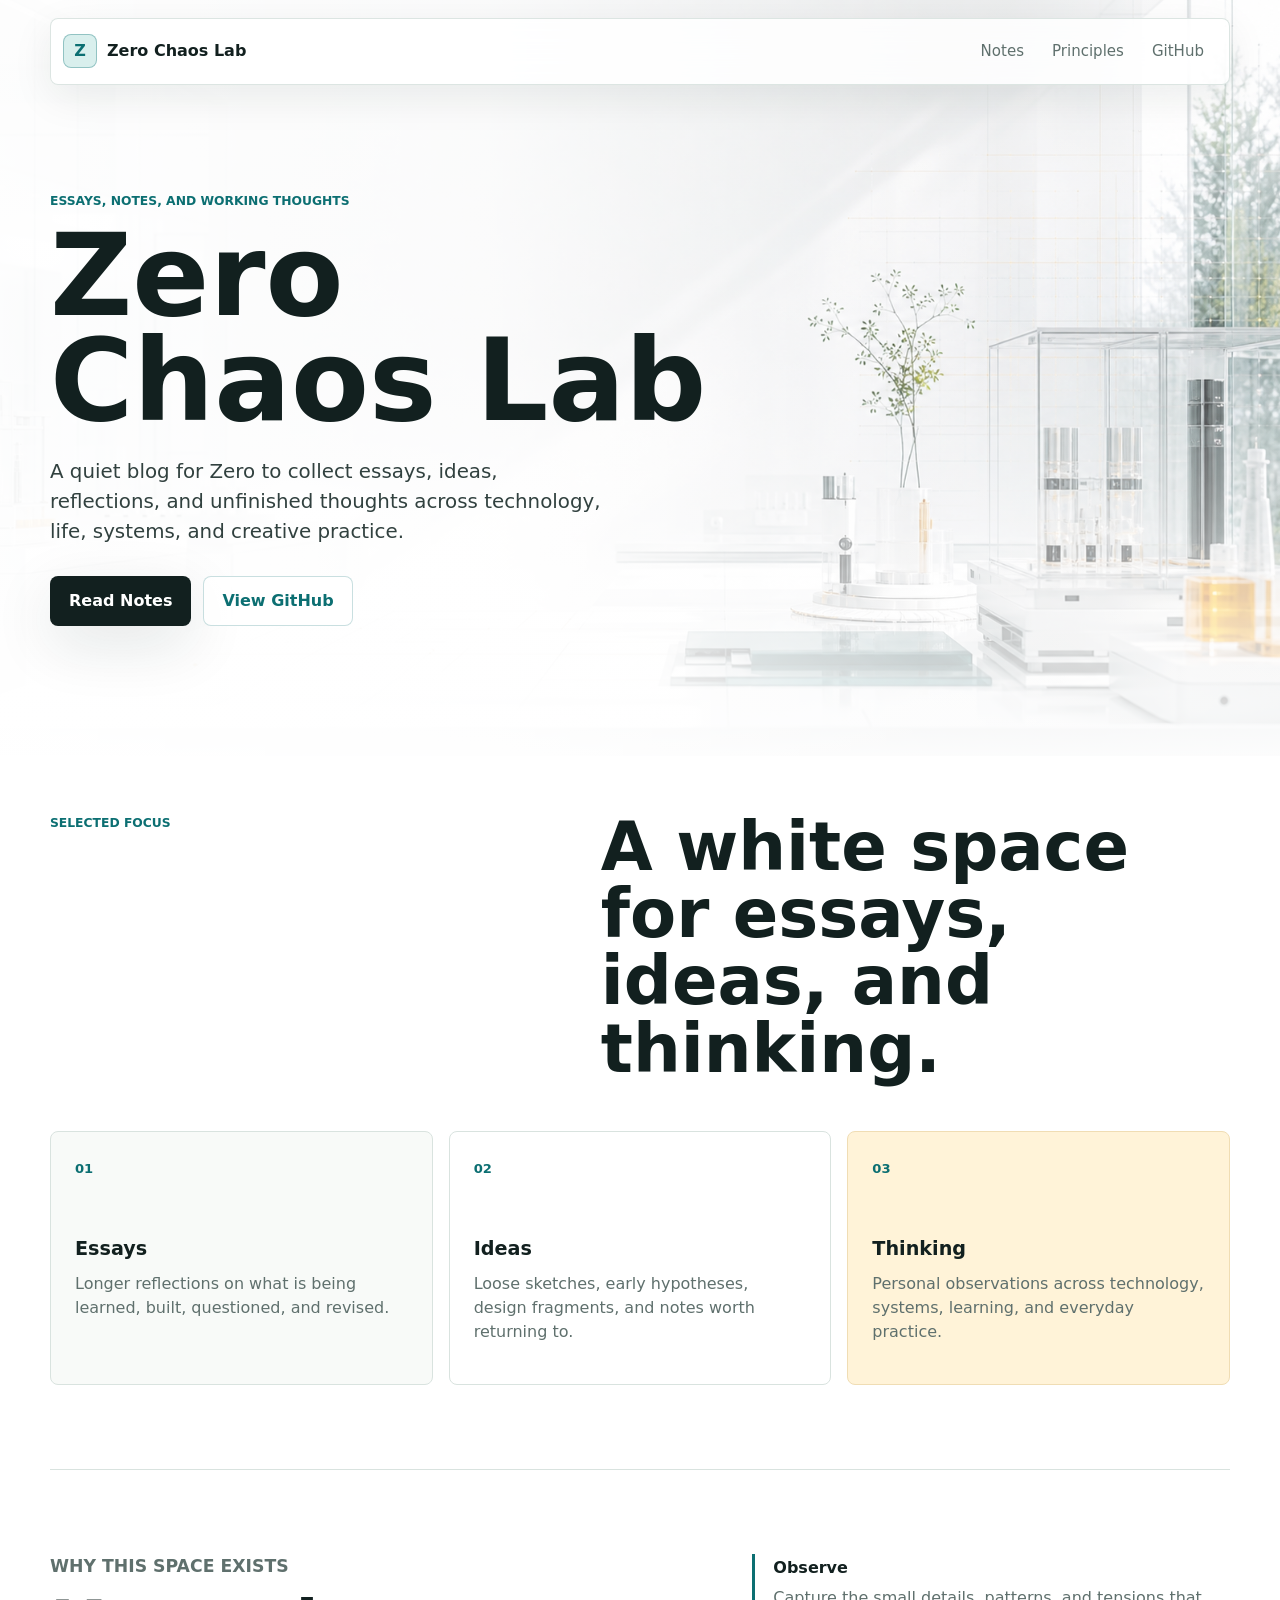
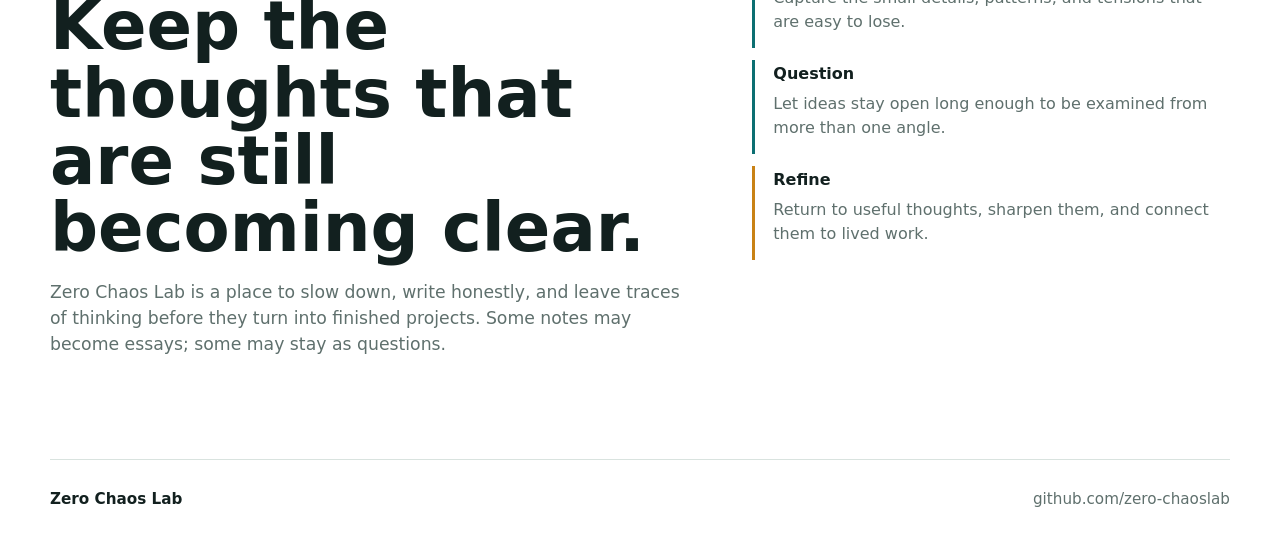
==== index.html @ 7aa438f0 "Set blog homepage theme and copy" ====
<!doctype html>
<html lang="en">
  <head>
    <meta charset="utf-8" />
    <meta name="viewport" content="width=device-width, initial-scale=1" />
    <meta
      name="description"
      content="Zero Chaos Lab is Zero's personal blog for essays, ideas, reflections, and working notes across technology, life, and systems thinking."
    />
    <title>Zero Chaos Lab</title>
    <link rel="preload" as="image" href="assets/luminous-lab-hero.png" />
    <link rel="stylesheet" href="styles.css" />
  </head>
  <body>
    <header class="site-header" aria-label="Primary">
      <a class="brand-mark" href="#top" aria-label="Zero Chaos Lab home">
        <span class="brand-symbol" aria-hidden="true">Z</span>
        <span>Zero Chaos Lab</span>
      </a>
      <nav class="site-nav" aria-label="Site">
        <a href="#notes">Notes</a>
        <a href="#principles">Principles</a>
        <a href="https://github.com/zero-chaoslab">GitHub</a>
      </nav>
    </header>

    <main id="top">
      <section class="hero" aria-label="Zero Chaos Lab introduction">
        <div class="hero-content">
          <p class="eyebrow">Essays, notes, and working thoughts</p>
          <h1>Zero Chaos Lab</h1>
          <p class="hero-copy">
            A quiet blog for Zero to collect essays, ideas, reflections, and
            unfinished thoughts across technology, life, systems, and creative
            practice.
          </p>
          <div class="hero-actions" aria-label="Primary links">
            <a class="button button-primary" href="#notes">Read Notes</a>
            <a class="button button-secondary" href="https://github.com/zero-chaoslab">View GitHub</a>
          </div>
        </div>
      </section>

      <section class="section intro-band" id="notes">
        <div class="section-heading">
          <p class="eyebrow">Selected focus</p>
          <h2>A white space for essays, ideas, and thinking.</h2>
        </div>
        <div class="focus-grid">
          <article class="focus-card">
            <span class="focus-index">01</span>
            <h3>Essays</h3>
            <p>Longer reflections on what is being learned, built, questioned, and revised.</p>
          </article>
          <article class="focus-card">
            <span class="focus-index">02</span>
            <h3>Ideas</h3>
            <p>Loose sketches, early hypotheses, design fragments, and notes worth returning to.</p>
          </article>
          <article class="focus-card">
            <span class="focus-index">03</span>
            <h3>Thinking</h3>
            <p>Personal observations across technology, systems, learning, and everyday practice.</p>
          </article>
        </div>
      </section>

      <section class="section split-section" id="principles">
        <div class="principle-copy">
          <p class="eyebrow">Why this space exists</p>
          <h2>Keep the thoughts that are still becoming clear.</h2>
          <p>
            Zero Chaos Lab is a place to slow down, write honestly, and leave
            traces of thinking before they turn into finished projects. Some
            notes may become essays; some may stay as questions.
          </p>
        </div>
        <div class="principle-list" aria-label="Writing principles">
          <div>
            <span>Observe</span>
            <p>Capture the small details, patterns, and tensions that are easy to lose.</p>
          </div>
          <div>
            <span>Question</span>
            <p>Let ideas stay open long enough to be examined from more than one angle.</p>
          </div>
          <div>
            <span>Refine</span>
            <p>Return to useful thoughts, sharpen them, and connect them to lived work.</p>
          </div>
        </div>
      </section>
    </main>

    <footer class="site-footer">
      <span>Zero Chaos Lab</span>
      <a href="https://github.com/zero-chaoslab">github.com/zero-chaoslab</a>
    </footer>
  </body>
</html>
---- styles.css ----
:root {
  color-scheme: light;
  --white: #ffffff;
  --paper: #f8faf8;
  --mist: #edf3f0;
  --line: #d9e3df;
  --ink: #12201f;
  --muted: #5f706d;
  --teal: #0c6f72;
  --teal-soft: #d9efed;
  --amber: #c98216;
  --amber-soft: #fff3d8;
  --shadow: 0 18px 60px rgba(20, 44, 40, 0.12);
  --max-width: 1180px;
}

* {
  box-sizing: border-box;
}

html {
  scroll-behavior: smooth;
}

body {
  margin: 0;
  background: var(--white);
  color: var(--ink);
  font-family:
    Inter, ui-sans-serif, system-ui, -apple-system, BlinkMacSystemFont, "Segoe UI",
    sans-serif;
  line-height: 1.5;
  text-rendering: optimizeLegibility;
}

a {
  color: inherit;
  text-decoration: none;
}

.site-header {
  position: fixed;
  z-index: 20;
  top: 0;
  left: 0;
  right: 0;
  display: flex;
  align-items: center;
  justify-content: space-between;
  gap: 24px;
  width: min(var(--max-width), calc(100% - 48px));
  margin: 18px auto 0;
  padding: 12px 14px 12px 12px;
  border: 1px solid rgba(217, 227, 223, 0.9);
  border-radius: 8px;
  background: rgba(255, 255, 255, 0.84);
  box-shadow: 0 12px 40px rgba(18, 32, 31, 0.08);
  backdrop-filter: blur(18px);
}

.brand-mark,
.site-nav {
  display: flex;
  align-items: center;
}

.brand-mark {
  gap: 10px;
  min-width: 0;
  font-weight: 760;
}

.brand-symbol {
  display: inline-grid;
  place-items: center;
  width: 34px;
  height: 34px;
  flex: 0 0 34px;
  border: 1px solid rgba(12, 111, 114, 0.35);
  border-radius: 8px;
  background: var(--teal-soft);
  color: var(--teal);
}

.site-nav {
  gap: 6px;
  color: var(--muted);
  font-size: 0.94rem;
}

.site-nav a {
  border-radius: 8px;
  padding: 9px 11px;
  transition:
    background 180ms ease,
    color 180ms ease;
}

.site-nav a:hover,
.site-nav a:focus-visible {
  background: var(--paper);
  color: var(--ink);
  outline: none;
}

.hero {
  position: relative;
  display: grid;
  min-height: 84svh;
  padding: 142px max(24px, calc((100vw - var(--max-width)) / 2)) 80px;
  overflow: hidden;
  isolation: isolate;
}

.hero::before {
  position: absolute;
  inset: 0;
  z-index: -2;
  background-image: url("assets/luminous-lab-hero.png");
  background-position: center;
  background-size: cover;
  content: "";
}

.hero::after {
  position: absolute;
  inset: 0;
  z-index: -1;
  background:
    linear-gradient(90deg, rgba(255, 255, 255, 0.94) 0%, rgba(255, 255, 255, 0.82) 38%, rgba(255, 255, 255, 0.2) 72%),
    linear-gradient(180deg, rgba(255, 255, 255, 0.45) 0%, rgba(255, 255, 255, 0) 46%, rgba(255, 255, 255, 0.92) 100%);
  content: "";
}

.hero-content {
  align-self: center;
  width: min(680px, 100%);
}

.eyebrow {
  margin: 0 0 14px;
  color: var(--teal);
  font-size: 0.77rem;
  font-weight: 780;
  letter-spacing: 0;
  text-transform: uppercase;
}

h1,
h2,
h3,
p {
  margin-top: 0;
}

h1 {
  max-width: 9ch;
  margin-bottom: 24px;
  font-size: 7.1rem;
  line-height: 0.92;
  letter-spacing: 0;
}

h2 {
  margin-bottom: 18px;
  font-size: 4.2rem;
  line-height: 1;
  letter-spacing: 0;
}

h3 {
  margin-bottom: 12px;
  font-size: 1.2rem;
  line-height: 1.2;
  letter-spacing: 0;
}

.hero-copy {
  width: min(560px, 100%);
  margin-bottom: 30px;
  color: #31413f;
  font-size: 1.24rem;
}

.hero-actions {
  display: flex;
  flex-wrap: wrap;
  gap: 12px;
}

.button {
  display: inline-flex;
  align-items: center;
  justify-content: center;
  min-height: 46px;
  border: 1px solid transparent;
  border-radius: 8px;
  padding: 12px 18px;
  font-weight: 760;
  transition:
    transform 180ms ease,
    box-shadow 180ms ease,
    background 180ms ease;
}

.button:hover,
.button:focus-visible {
  transform: translateY(-1px);
  outline: none;
}

.button-primary {
  background: var(--ink);
  color: var(--white);
  box-shadow: var(--shadow);
}

.button-primary:hover,
.button-primary:focus-visible {
  background: #1e3230;
}

.button-secondary {
  border-color: rgba(12, 111, 114, 0.22);
  background: rgba(255, 255, 255, 0.78);
  color: var(--teal);
}

.section {
  width: min(var(--max-width), calc(100% - 48px));
  margin: 0 auto;
  padding: 84px 0;
}

.intro-band {
  padding-top: 58px;
}

.section-heading {
  display: grid;
  grid-template-columns: minmax(0, 0.9fr) minmax(0, 1.1fr);
  gap: 36px;
  align-items: end;
  margin-bottom: 30px;
}

.section-heading h2 {
  grid-column: 2;
}

.section-heading .eyebrow {
  align-self: start;
}

.focus-grid {
  display: grid;
  grid-template-columns: repeat(3, minmax(0, 1fr));
  gap: 16px;
}

.focus-card {
  min-height: 250px;
  border: 1px solid var(--line);
  border-radius: 8px;
  padding: 24px;
  background: var(--paper);
}

.focus-card:nth-child(2) {
  background: var(--white);
}

.focus-card:nth-child(3) {
  background: var(--amber-soft);
  border-color: #f0ddb4;
}

.focus-index {
  display: inline-block;
  margin-bottom: 58px;
  color: var(--teal);
  font-size: 0.82rem;
  font-weight: 820;
}

.focus-card p,
.principle-copy p,
.principle-list p {
  color: var(--muted);
}

.split-section {
  display: grid;
  grid-template-columns: minmax(0, 0.95fr) minmax(300px, 0.7fr);
  gap: 54px;
  align-items: start;
  border-top: 1px solid var(--line);
}

.principle-copy {
  max-width: 680px;
}

.principle-copy p {
  font-size: 1.08rem;
}

.principle-list {
  display: grid;
  gap: 12px;
}

.principle-list div {
  border-left: 3px solid var(--teal);
  padding: 2px 0 14px 18px;
}

.principle-list div:nth-child(3) {
  border-left-color: var(--amber);
}

.principle-list span {
  display: block;
  margin-bottom: 6px;
  font-weight: 820;
}

.principle-list p {
  margin-bottom: 0;
}

.site-footer {
  display: flex;
  justify-content: space-between;
  gap: 18px;
  width: min(var(--max-width), calc(100% - 48px));
  margin: 0 auto;
  padding: 28px 0 42px;
  border-top: 1px solid var(--line);
  color: var(--muted);
  font-size: 0.95rem;
}

.site-footer span {
  color: var(--ink);
  font-weight: 760;
}

.site-footer a:hover,
.site-footer a:focus-visible {
  color: var(--teal);
  outline: none;
}

@media (max-width: 980px) {
  h1 {
    font-size: 5.3rem;
  }

  h2 {
    font-size: 3.2rem;
  }
}

@media (max-width: 760px) {
  .site-header {
    width: calc(100% - 28px);
    margin-top: 12px;
    padding: 10px;
  }

  .brand-mark span:last-child {
    white-space: nowrap;
  }

  .site-nav {
    gap: 0;
    font-size: 0.86rem;
  }

  .site-nav a {
    padding: 8px 7px;
  }

  .hero {
    min-height: 78svh;
    padding: 118px 22px 56px;
  }

  .hero::before {
    background-position: 62% center;
  }

  .hero::after {
    background:
      linear-gradient(90deg, rgba(255, 255, 255, 0.96) 0%, rgba(255, 255, 255, 0.84) 62%, rgba(255, 255, 255, 0.28) 100%),
      linear-gradient(180deg, rgba(255, 255, 255, 0.3) 0%, rgba(255, 255, 255, 0.95) 100%);
  }

  h1 {
    font-size: 3.6rem;
  }

  h2 {
    font-size: 2.35rem;
  }

  .hero-copy {
    font-size: 1.08rem;
  }

  .button {
    width: 100%;
  }

  .section {
    width: calc(100% - 36px);
    padding: 58px 0;
  }

  .section-heading,
  .focus-grid,
  .split-section,
  .site-footer {
    grid-template-columns: 1fr;
  }

  .section-heading {
    gap: 0;
  }

  .section-heading h2 {
    grid-column: auto;
  }

  .focus-card {
    min-height: 210px;
  }

  .focus-index {
    margin-bottom: 42px;
  }

  .site-footer {
    display: grid;
  }
}

@media (max-width: 430px) {
  .site-nav a[href="#principles"] {
    display: none;
  }

  h1 {
    font-size: 3.1rem;
  }
}

@media (max-width: 360px) {
  .brand-mark span:last-child {
    display: none;
  }
}
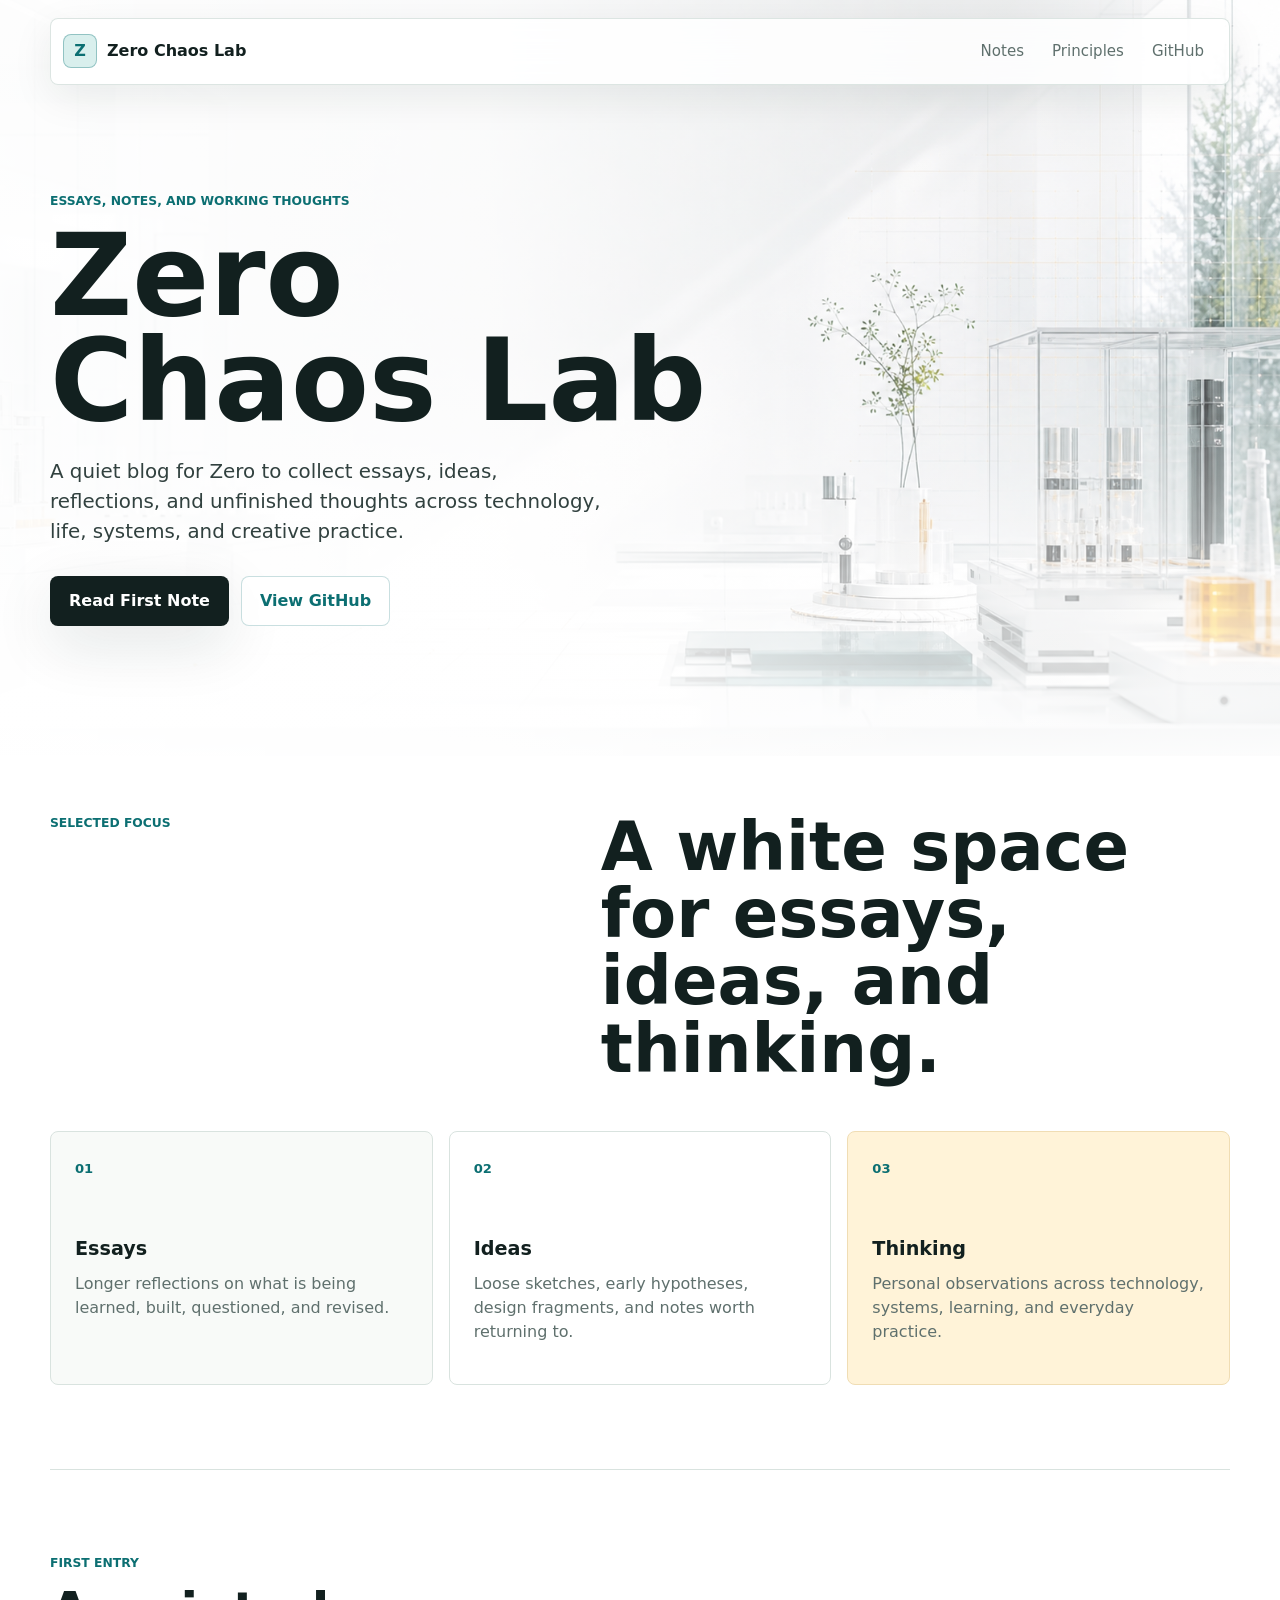
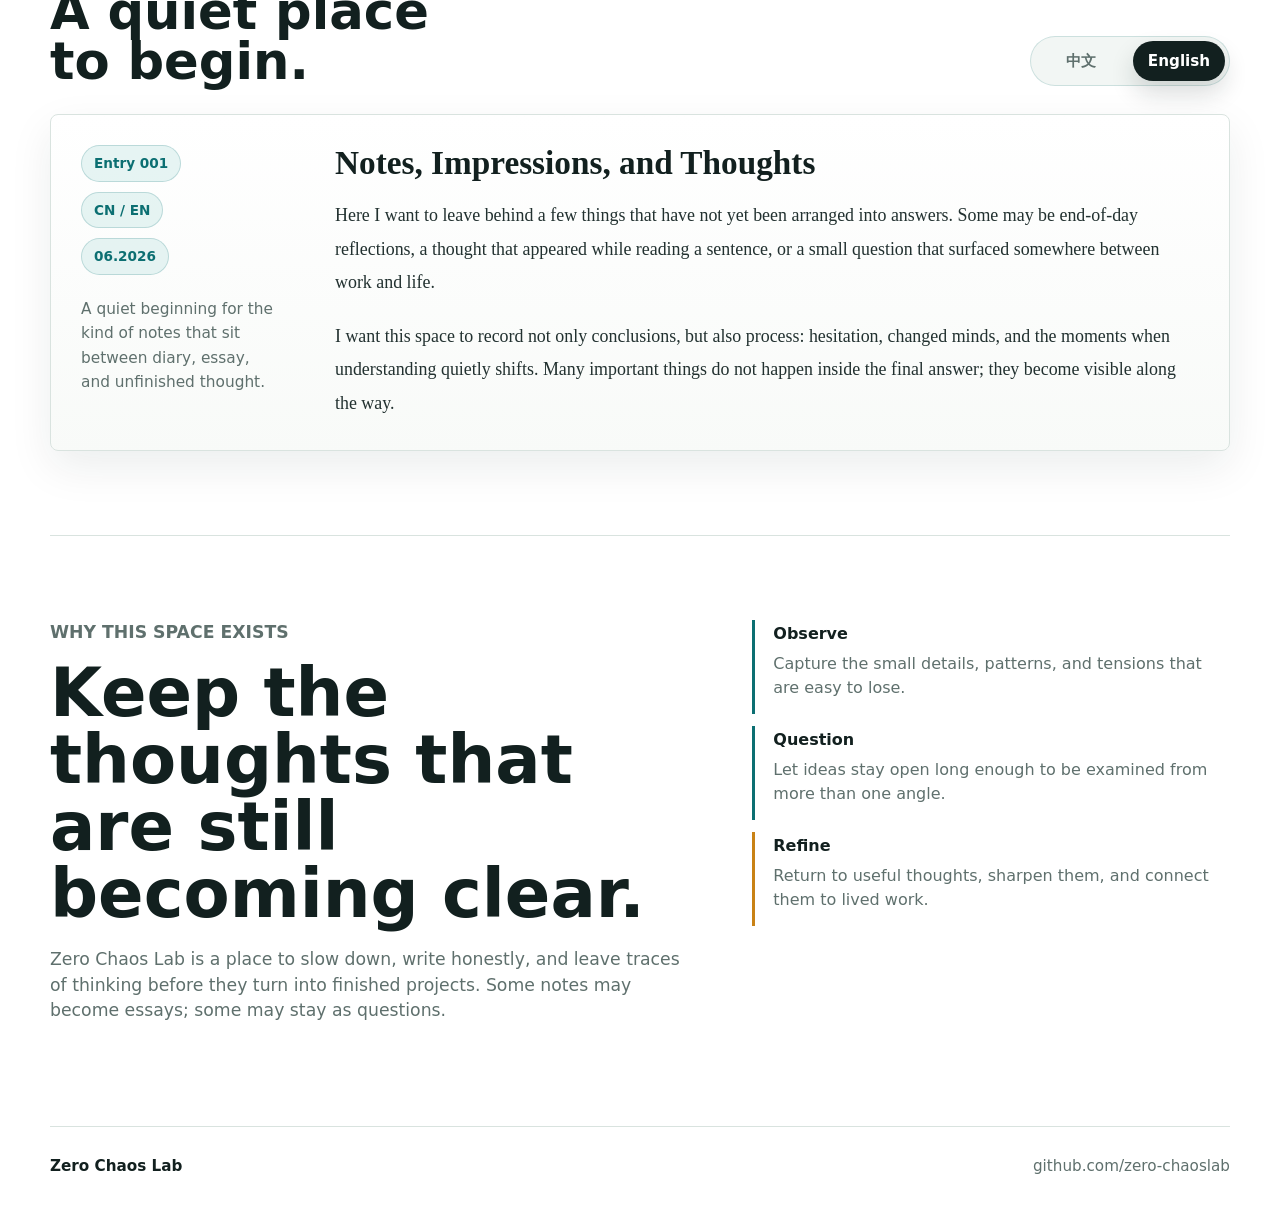
==== commit 3d1d5711: "Add bilingual first note to homepage - add the first featured note in Chinese and English with a lan" ====
--- a/index.html
+++ b/index.html
@@ -35,7 +35,7 @@
             practice.
           </p>
           <div class="hero-actions" aria-label="Primary links">
-            <a class="button button-primary" href="#notes">Read Notes</a>
+            <a class="button button-primary" href="#first-note">Read First Note</a>
             <a class="button button-secondary" href="https://github.com/zero-chaoslab">View GitHub</a>
           </div>
         </div>
@@ -61,6 +61,76 @@
             <span class="focus-index">03</span>
             <h3>Thinking</h3>
             <p>Personal observations across technology, systems, learning, and everyday practice.</p>
+          </article>
+        </div>
+      </section>
+
+      <section class="section featured-note" id="first-note" aria-labelledby="first-note-title">
+        <div class="note-shell">
+          <div class="note-header">
+            <div>
+              <p class="eyebrow">First entry</p>
+              <h2 id="first-note-title">A quiet place to begin.</h2>
+            </div>
+            <div class="language-switch" role="group" aria-label="Select note language">
+              <button
+                class="language-option"
+                type="button"
+                data-lang-target="zh"
+                aria-pressed="false"
+              >
+                中文
+              </button>
+              <button
+                class="language-option is-active"
+                type="button"
+                data-lang-target="en"
+                aria-pressed="true"
+              >
+                English
+              </button>
+            </div>
+          </div>
+
+          <article class="note-card">
+            <div class="note-meta" aria-label="Entry metadata">
+              <span class="note-tag">Entry 001</span>
+              <span class="note-tag">CN / EN</span>
+              <span class="note-tag">06.2026</span>
+              <p class="note-summary">
+                A quiet beginning for the kind of notes that sit between diary,
+                essay, and unfinished thought.
+              </p>
+            </div>
+
+            <div class="note-body">
+              <section class="note-copy" data-lang-panel="zh" lang="zh-Hans" hidden>
+                <h3>记录一些随笔、感想、思考</h3>
+                <p>
+                  这里想留下一些还没有被整理成答案的东西。它们可能只是一天结束后的感想，读到一句话时停下来的念头，或者工作与生活之间忽然冒出来的小问题。
+                </p>
+                <p>
+                  我希望这个地方不只记录结果，也记录过程。包括犹豫、改变主意、重新理解自己的时刻。很多真正重要的东西，往往不是在结论里发生，而是在反复思考的途中慢慢显现。
+                </p>
+              </section>
+
+              <section class="note-copy is-active" data-lang-panel="en" lang="en">
+                <h3>Notes, Impressions, and Thoughts</h3>
+                <p>
+                  Here I want to leave behind a few things that have not yet been
+                  arranged into answers. Some may be end-of-day reflections, a
+                  thought that appeared while reading a sentence, or a small
+                  question that surfaced somewhere between work and life.
+                </p>
+                <p>
+                  I want this space to record not only conclusions, but also
+                  process: hesitation, changed minds, and the moments when
+                  understanding quietly shifts. Many important things do not
+                  happen inside the final answer; they become visible along the
+                  way.
+                </p>
+              </section>
+            </div>
           </article>
         </div>
       </section>
@@ -96,5 +166,52 @@
       <span>Zero Chaos Lab</span>
       <a href="https://github.com/zero-chaoslab">github.com/zero-chaoslab</a>
     </footer>
+    <script>
+      (() => {
+        const storageKey = "zero-chaoslab-note-language-v2";
+        const buttons = Array.from(document.querySelectorAll("[data-lang-target]"));
+        const panels = Array.from(document.querySelectorAll("[data-lang-panel]"));
+
+        if (!buttons.length || !panels.length) {
+          return;
+        }
+
+        const activateLanguage = (lang) => {
+          buttons.forEach((button) => {
+            const isActive = button.dataset.langTarget === lang;
+            button.classList.toggle("is-active", isActive);
+            button.setAttribute("aria-pressed", String(isActive));
+          });
+
+          panels.forEach((panel) => {
+            const isActive = panel.dataset.langPanel === lang;
+            panel.classList.toggle("is-active", isActive);
+            panel.hidden = !isActive;
+          });
+
+          try {
+            localStorage.setItem(storageKey, lang);
+          } catch (error) {
+            console.warn("Unable to store preferred language.", error);
+          }
+        };
+
+        let preferredLanguage = "en";
+
+        try {
+          preferredLanguage = localStorage.getItem(storageKey) || preferredLanguage;
+        } catch (error) {
+          console.warn("Unable to read preferred language.", error);
+        }
+
+        activateLanguage(preferredLanguage === "zh" ? "zh" : "en");
+
+        buttons.forEach((button) => {
+          button.addEventListener("click", () => {
+            activateLanguage(button.dataset.langTarget);
+          });
+        });
+      })();
+    </script>
   </body>
 </html>
--- a/styles.css
+++ b/styles.css
@@ -285,8 +285,142 @@
 
 .focus-card p,
 .principle-copy p,
-.principle-list p {
+.principle-list p,
+.note-summary {
   color: var(--muted);
+}
+
+.featured-note {
+  padding-top: 0;
+}
+
+.note-shell {
+  display: grid;
+  gap: 28px;
+  border-top: 1px solid var(--line);
+  padding-top: 84px;
+}
+
+.note-header {
+  display: flex;
+  align-items: end;
+  justify-content: space-between;
+  gap: 24px;
+}
+
+.note-header h2 {
+  max-width: 12ch;
+  margin-bottom: 0;
+  font-size: 3.2rem;
+  line-height: 0.98;
+}
+
+.language-switch {
+  display: inline-flex;
+  flex-wrap: nowrap;
+  gap: 6px;
+  padding: 4px;
+  border: 1px solid rgba(12, 111, 114, 0.16);
+  border-radius: 999px;
+  background: rgba(237, 243, 240, 0.72);
+}
+
+.language-option {
+  min-width: 92px;
+  min-height: 40px;
+  border: 0;
+  border-radius: 999px;
+  background: transparent;
+  color: var(--muted);
+  font: inherit;
+  font-size: 0.95rem;
+  font-weight: 760;
+  cursor: pointer;
+  transition:
+    background 180ms ease,
+    color 180ms ease,
+    box-shadow 180ms ease,
+    transform 180ms ease;
+}
+
+.language-option:hover,
+.language-option:focus-visible {
+  color: var(--ink);
+  outline: none;
+}
+
+.language-option.is-active {
+  background: var(--ink);
+  color: var(--white);
+  box-shadow: 0 12px 24px rgba(18, 32, 31, 0.16);
+}
+
+.note-card {
+  display: grid;
+  grid-template-columns: minmax(180px, 220px) minmax(0, 1fr);
+  gap: 34px;
+  border: 1px solid var(--line);
+  border-radius: 8px;
+  padding: 30px;
+  background:
+    linear-gradient(180deg, rgba(255, 255, 255, 0.98) 0%, rgba(248, 250, 248, 0.98) 100%);
+  box-shadow: 0 16px 44px rgba(19, 34, 32, 0.08);
+}
+
+.note-meta {
+  display: grid;
+  align-content: start;
+  gap: 10px;
+}
+
+.note-tag {
+  display: inline-flex;
+  align-items: center;
+  justify-content: center;
+  min-height: 34px;
+  width: fit-content;
+  border: 1px solid rgba(12, 111, 114, 0.2);
+  border-radius: 999px;
+  padding: 7px 12px;
+  color: var(--teal);
+  background: rgba(217, 239, 237, 0.66);
+  font-size: 0.85rem;
+  font-weight: 780;
+}
+
+.note-summary {
+  max-width: 20ch;
+  margin: 12px 0 0;
+  font-size: 0.96rem;
+  line-height: 1.6;
+}
+
+.note-body {
+  min-width: 0;
+}
+
+.note-copy {
+  color: #223130;
+  font-family:
+    "Iowan Old Style", "Palatino Linotype", "Book Antiqua", Georgia, "Noto Serif SC",
+    "Songti SC", serif;
+  font-size: 1.12rem;
+  line-height: 1.86;
+}
+
+.note-copy h3 {
+  margin-bottom: 18px;
+  color: var(--ink);
+  font-size: 2.08rem;
+  line-height: 1.08;
+}
+
+.note-copy p {
+  margin-bottom: 1.15em;
+}
+
+.note-copy p:last-child {
+  margin-bottom: 0;
 }
 
 .split-section {
@@ -360,6 +494,15 @@
   h2 {
     font-size: 3.2rem;
   }
+
+  .note-card,
+  .split-section {
+    grid-template-columns: 1fr;
+  }
+
+  .note-summary {
+    max-width: none;
+  }
 }
 
 @media (max-width: 760px) {
@@ -420,7 +563,6 @@
 
   .section-heading,
   .focus-grid,
-  .split-section,
   .site-footer {
     grid-template-columns: 1fr;
   }
@@ -439,6 +581,42 @@
 
   .focus-index {
     margin-bottom: 42px;
+  }
+
+  .note-shell {
+    padding-top: 58px;
+  }
+
+  .note-header {
+    align-items: start;
+    flex-direction: column;
+  }
+
+  .note-header h2 {
+    font-size: 2.35rem;
+  }
+
+  .language-switch {
+    width: 100%;
+  }
+
+  .language-option {
+    flex: 1 1 0;
+    min-width: 0;
+  }
+
+  .note-card {
+    gap: 22px;
+    padding: 22px;
+  }
+
+  .note-copy {
+    font-size: 1.04rem;
+    line-height: 1.78;
+  }
+
+  .note-copy h3 {
+    font-size: 1.7rem;
   }
 
   .site-footer {
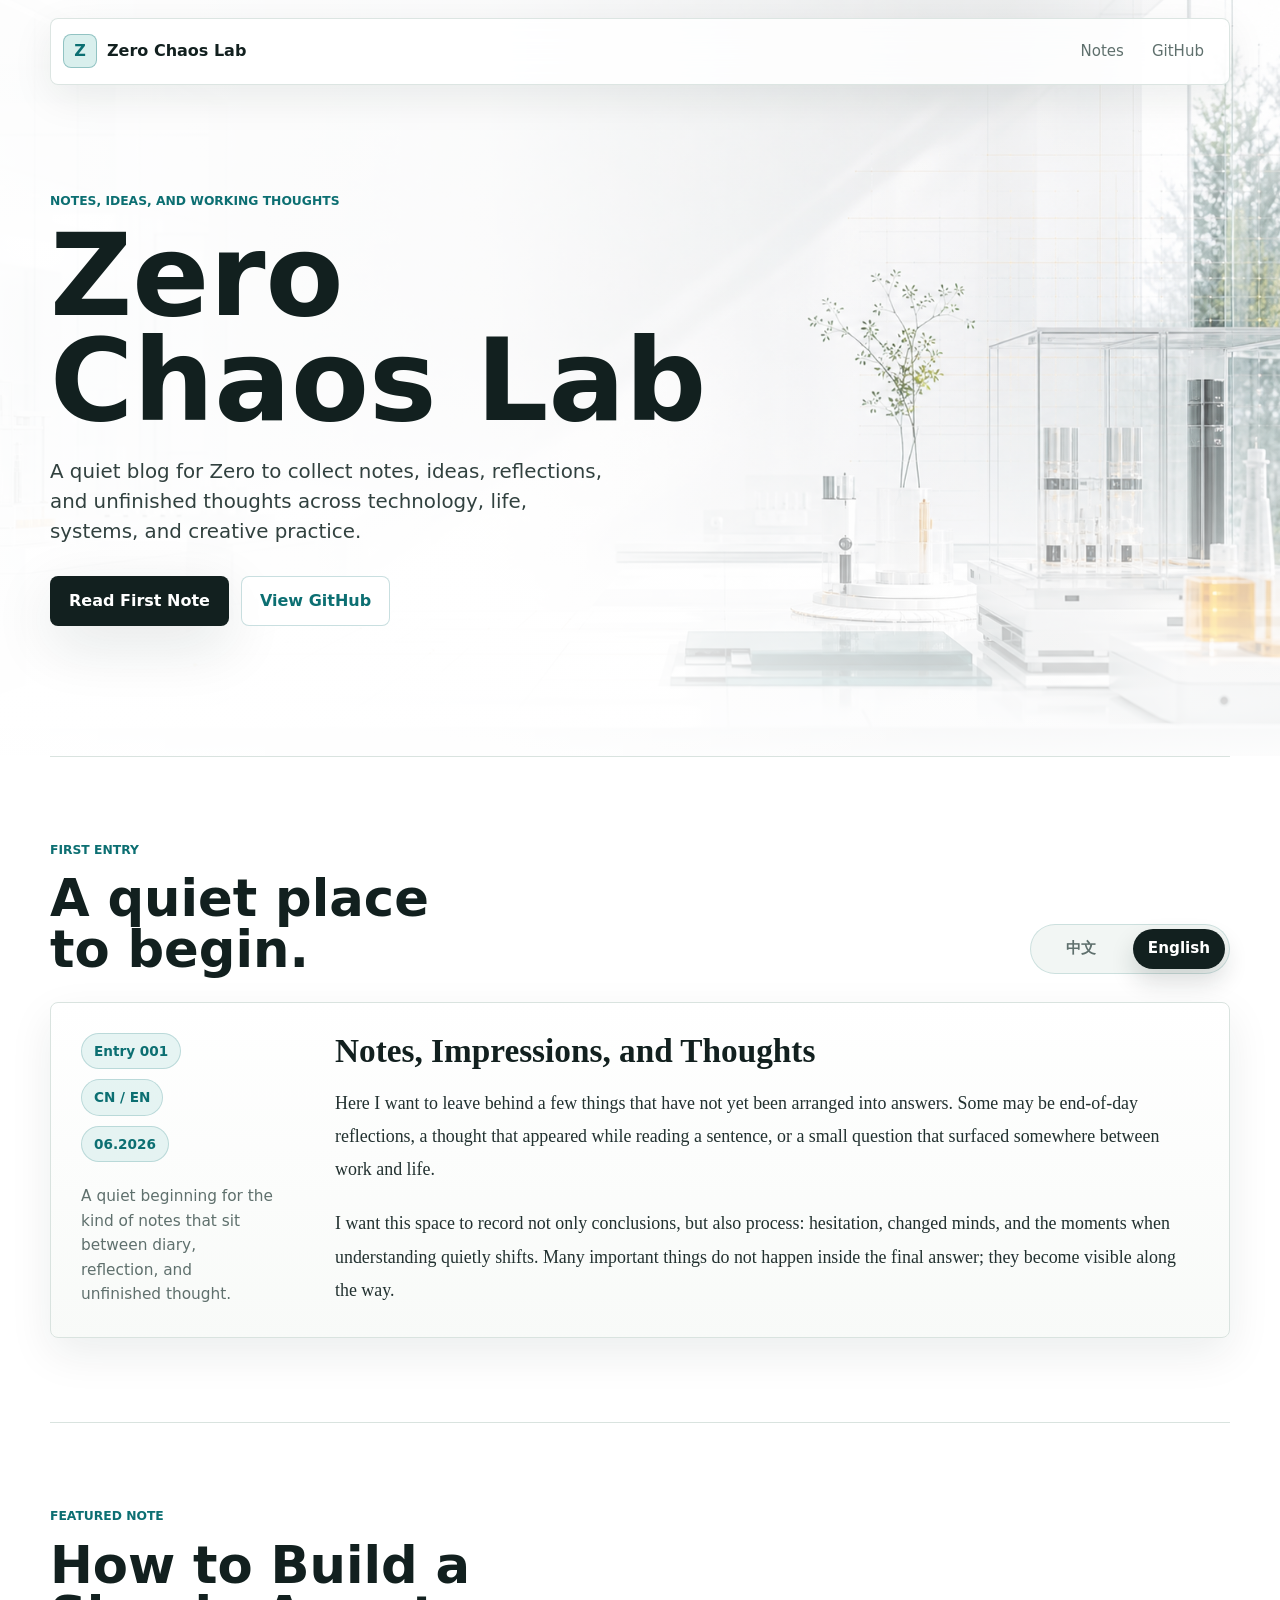
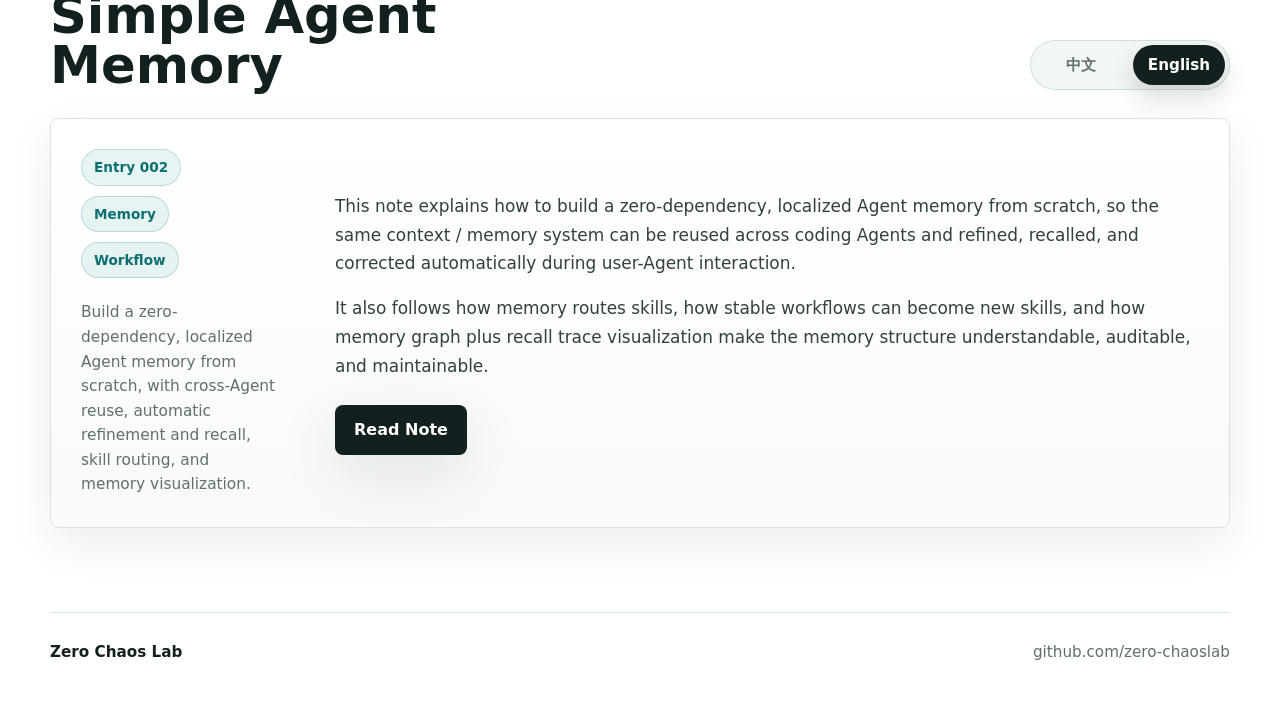
==== commit b6625213: "Add bilingual AgentMemory note - add the bilingual AgentMemory note page with aligned Chinese and En" ====
--- a/index.html
+++ b/index.html
@@ -5,7 +5,7 @@
     <meta name="viewport" content="width=device-width, initial-scale=1" />
     <meta
       name="description"
-      content="Zero Chaos Lab is Zero's personal blog for essays, ideas, reflections, and working notes across technology, life, and systems thinking."
+      content="Zero Chaos Lab is Zero's personal blog for notes, ideas, reflections, and working thoughts across technology, life, and systems thinking."
     />
     <title>Zero Chaos Lab</title>
     <link rel="preload" as="image" href="assets/luminous-lab-hero.png" />
@@ -18,8 +18,7 @@
         <span>Zero Chaos Lab</span>
       </a>
       <nav class="site-nav" aria-label="Site">
-        <a href="#notes">Notes</a>
-        <a href="#principles">Principles</a>
+        <a href="#first-note">Notes</a>
         <a href="https://github.com/zero-chaoslab">GitHub</a>
       </nav>
     </header>
@@ -27,10 +26,10 @@
     <main id="top">
       <section class="hero" aria-label="Zero Chaos Lab introduction">
         <div class="hero-content">
-          <p class="eyebrow">Essays, notes, and working thoughts</p>
+          <p class="eyebrow">Notes, ideas, and working thoughts</p>
           <h1>Zero Chaos Lab</h1>
           <p class="hero-copy">
-            A quiet blog for Zero to collect essays, ideas, reflections, and
+            A quiet blog for Zero to collect notes, ideas, reflections, and
             unfinished thoughts across technology, life, systems, and creative
             practice.
           </p>
@@ -41,32 +40,8 @@
         </div>
       </section>
 
-      <section class="section intro-band" id="notes">
-        <div class="section-heading">
-          <p class="eyebrow">Selected focus</p>
-          <h2>A white space for essays, ideas, and thinking.</h2>
-        </div>
-        <div class="focus-grid">
-          <article class="focus-card">
-            <span class="focus-index">01</span>
-            <h3>Essays</h3>
-            <p>Longer reflections on what is being learned, built, questioned, and revised.</p>
-          </article>
-          <article class="focus-card">
-            <span class="focus-index">02</span>
-            <h3>Ideas</h3>
-            <p>Loose sketches, early hypotheses, design fragments, and notes worth returning to.</p>
-          </article>
-          <article class="focus-card">
-            <span class="focus-index">03</span>
-            <h3>Thinking</h3>
-            <p>Personal observations across technology, systems, learning, and everyday practice.</p>
-          </article>
-        </div>
-      </section>
-
       <section class="section featured-note" id="first-note" aria-labelledby="first-note-title">
-        <div class="note-shell">
+        <div class="note-shell bilingual-entry" data-bilingual-entry="entry-001">
           <div class="note-header">
             <div>
               <p class="eyebrow">First entry</p>
@@ -99,7 +74,7 @@
               <span class="note-tag">06.2026</span>
               <p class="note-summary">
                 A quiet beginning for the kind of notes that sit between diary,
-                essay, and unfinished thought.
+                reflection, and unfinished thought.
               </p>
             </div>
 
@@ -135,31 +110,95 @@
         </div>
       </section>
 
-      <section class="section split-section" id="principles">
-        <div class="principle-copy">
-          <p class="eyebrow">Why this space exists</p>
-          <h2>Keep the thoughts that are still becoming clear.</h2>
-          <p>
-            Zero Chaos Lab is a place to slow down, write honestly, and leave
-            traces of thinking before they turn into finished projects. Some
-            notes may become essays; some may stay as questions.
-          </p>
-        </div>
-        <div class="principle-list" aria-label="Writing principles">
-          <div>
-            <span>Observe</span>
-            <p>Capture the small details, patterns, and tensions that are easy to lose.</p>
+      <section class="section featured-note" id="simple-agent-memory" aria-labelledby="simple-agent-memory-title">
+        <div class="note-shell bilingual-entry" data-bilingual-entry="entry-002">
+          <div class="note-header">
+            <div>
+              <p class="eyebrow">
+                <span data-lang-panel="zh" lang="zh-Hans" hidden>精选笔记</span>
+                <span class="is-active" data-lang-panel="en" lang="en">Featured note</span>
+              </p>
+              <h2 id="simple-agent-memory-title">
+                <span data-lang-panel="zh" lang="zh-Hans" hidden>如何实现一个简易的AgentMemory</span>
+                <span class="is-active" data-lang-panel="en" lang="en">How to Build a Simple Agent Memory</span>
+              </h2>
+            </div>
+            <div class="language-switch" role="group" aria-label="Select note language">
+              <button
+                class="language-option"
+                type="button"
+                data-lang-target="zh"
+                aria-pressed="false"
+              >
+                中文
+              </button>
+              <button
+                class="language-option is-active"
+                type="button"
+                data-lang-target="en"
+                aria-pressed="true"
+              >
+                English
+              </button>
+            </div>
           </div>
-          <div>
-            <span>Question</span>
-            <p>Let ideas stay open long enough to be examined from more than one angle.</p>
-          </div>
-          <div>
-            <span>Refine</span>
-            <p>Return to useful thoughts, sharpen them, and connect them to lived work.</p>
-          </div>
+
+          <article class="note-card note-link-card">
+            <div class="note-meta" aria-label="Entry metadata">
+              <span class="note-tag">Entry 002</span>
+              <span class="note-tag">Memory</span>
+              <span class="note-tag">Workflow</span>
+              <p class="note-summary">
+                <span data-lang-panel="zh" lang="zh-Hans" hidden>
+                  从0开始自制一个0依赖、本地化的 Agent memory，支持跨 Agent
+                  复用、自动提炼与召回、skill 路由和 memory 可视化。
+                </span>
+                <span class="is-active" data-lang-panel="en" lang="en">
+                  Build a zero-dependency, localized Agent memory from scratch,
+                  with cross-Agent reuse, automatic refinement and recall, skill
+                  routing, and memory visualization.
+                </span>
+              </p>
+            </div>
+
+            <section class="note-link-copy" data-lang-panel="zh" lang="zh-Hans" hidden>
+              <p>
+                本文会讲述如何从0开始自制一个0依赖、本地化的 Agent
+                memory，让同一套 context / memory 可以在不同的 coding Agent
+                之间复用，并在用户与 coding Agent
+                交互的过程中实时、自动地被提炼、召回、修正。
+              </p>
+              <p>
+                它还会继续讨论如何通过 memory 路由 skill、如何把稳定的 workflow
+                自动转化为新的 skill，以及如何用 memory graph 和 recall trace
+                让整个 memory 结构变得可理解、可审计、可维护。
+              </p>
+              <div class="note-link-actions">
+                <a class="button button-primary" href="posts/simple-agent-memory.html">阅读全文</a>
+              </div>
+            </section>
+
+            <section class="note-link-copy is-active" data-lang-panel="en" lang="en">
+              <p>
+                This note explains how to build a zero-dependency, localized
+                Agent memory from scratch, so the same context / memory system
+                can be reused across coding Agents and refined, recalled, and
+                corrected automatically during user-Agent interaction.
+              </p>
+              <p>
+                It also follows how memory routes skills, how stable workflows
+                can become new skills, and how memory graph plus recall trace
+                visualization make the memory structure understandable,
+                auditable, and maintainable.
+              </p>
+              <div class="note-link-actions">
+                <a class="button button-primary" href="posts/simple-agent-memory.html">Read Note</a>
+              </div>
+            </section>
+          </article>
         </div>
       </section>
+
     </main>
 
     <footer class="site-footer">
@@ -168,47 +207,37 @@
     </footer>
     <script>
       (() => {
-        const storageKey = "zero-chaoslab-note-language-v2";
-        const buttons = Array.from(document.querySelectorAll("[data-lang-target]"));
-        const panels = Array.from(document.querySelectorAll("[data-lang-panel]"));
-
-        if (!buttons.length || !panels.length) {
-          return;
-        }
-
-        const activateLanguage = (lang) => {
+        const entries = Array.from(document.querySelectorAll("[data-bilingual-entry]"));
+
+        entries.forEach((entry, index) => {
+          const entryId = entry.dataset.bilingualEntry || `entry-${index + 1}`;
+          const buttons = Array.from(entry.querySelectorAll("[data-lang-target]"));
+          const panels = Array.from(entry.querySelectorAll("[data-lang-panel]"));
+
+          if (!buttons.length || !panels.length) {
+            return;
+          }
+
+          const activateLanguage = (lang) => {
+            buttons.forEach((button) => {
+              const isActive = button.dataset.langTarget === lang;
+              button.classList.toggle("is-active", isActive);
+              button.setAttribute("aria-pressed", String(isActive));
+            });
+
+            panels.forEach((panel) => {
+              const isActive = panel.dataset.langPanel === lang;
+              panel.classList.toggle("is-active", isActive);
+              panel.hidden = !isActive;
+            });
+          };
+
+          activateLanguage("en");
+
           buttons.forEach((button) => {
-            const isActive = button.dataset.langTarget === lang;
-            button.classList.toggle("is-active", isActive);
-            button.setAttribute("aria-pressed", String(isActive));
-          });
-
-          panels.forEach((panel) => {
-            const isActive = panel.dataset.langPanel === lang;
-            panel.classList.toggle("is-active", isActive);
-            panel.hidden = !isActive;
-          });
-
-          try {
-            localStorage.setItem(storageKey, lang);
-          } catch (error) {
-            console.warn("Unable to store preferred language.", error);
-          }
-        };
-
-        let preferredLanguage = "en";
-
-        try {
-          preferredLanguage = localStorage.getItem(storageKey) || preferredLanguage;
-        } catch (error) {
-          console.warn("Unable to read preferred language.", error);
-        }
-
-        activateLanguage(preferredLanguage === "zh" ? "zh" : "en");
-
-        buttons.forEach((button) => {
-          button.addEventListener("click", () => {
-            activateLanguage(button.dataset.langTarget);
+            button.addEventListener("click", () => {
+              activateLanguage(button.dataset.langTarget);
+            });
           });
         });
       })();
--- a/styles.css
+++ b/styles.css
@@ -232,60 +232,6 @@
   padding: 84px 0;
 }
 
-.intro-band {
-  padding-top: 58px;
-}
-
-.section-heading {
-  display: grid;
-  grid-template-columns: minmax(0, 0.9fr) minmax(0, 1.1fr);
-  gap: 36px;
-  align-items: end;
-  margin-bottom: 30px;
-}
-
-.section-heading h2 {
-  grid-column: 2;
-}
-
-.section-heading .eyebrow {
-  align-self: start;
-}
-
-.focus-grid {
-  display: grid;
-  grid-template-columns: repeat(3, minmax(0, 1fr));
-  gap: 16px;
-}
-
-.focus-card {
-  min-height: 250px;
-  border: 1px solid var(--line);
-  border-radius: 8px;
-  padding: 24px;
-  background: var(--paper);
-}
-
-.focus-card:nth-child(2) {
-  background: var(--white);
-}
-
-.focus-card:nth-child(3) {
-  background: var(--amber-soft);
-  border-color: #f0ddb4;
-}
-
-.focus-index {
-  display: inline-block;
-  margin-bottom: 58px;
-  color: var(--teal);
-  font-size: 0.82rem;
-  font-weight: 820;
-}
-
-.focus-card p,
-.principle-copy p,
-.principle-list p,
 .note-summary {
   color: var(--muted);
 }
@@ -313,6 +259,7 @@
   margin-bottom: 0;
   font-size: 3.2rem;
   line-height: 0.98;
+  overflow-wrap: anywhere;
 }
 
 .language-switch {
@@ -399,6 +346,10 @@
   min-width: 0;
 }
 
+.bilingual-entry [hidden] {
+  display: none !important;
+}
+
 .note-copy {
   color: #223130;
   font-family:
@@ -415,6 +366,13 @@
   line-height: 1.08;
 }
 
+.note-copy h4 {
+  margin: 1.8em 0 0.6em;
+  color: var(--ink);
+  font-size: 1.32rem;
+  line-height: 1.24;
+}
+
 .note-copy p {
   margin-bottom: 1.15em;
 }
@@ -423,44 +381,176 @@
   margin-bottom: 0;
 }
 
-.split-section {
+.note-copy ol,
+.note-copy ul {
+  margin: 0 0 1.2em 1.35em;
+  padding: 0;
+}
+
+.note-copy li {
+  margin-bottom: 0.45em;
+}
+
+.note-figure {
+  margin: 1.5em 0 1.8em;
+}
+
+.note-figure img {
+  display: block;
+  width: 100%;
+  height: auto;
+  border: 1px solid rgba(127, 184, 176, 0.2);
+  border-radius: 14px;
+  background: #f8fbfa;
+}
+
+.note-figure figcaption {
+  margin-top: 0.7em;
+  color: #5e7471;
+  font-size: 0.98rem;
+  line-height: 1.7;
+}
+
+.project-link-line {
+  font-weight: 600;
+}
+
+.project-link {
+  margin-left: 0.38em;
+  font-weight: 700;
+  text-decoration: underline;
+  text-underline-offset: 0.16em;
+  text-decoration-thickness: 0.08em;
+}
+
+.note-aside {
+  margin: 0 0 1.6em;
+  padding-left: 1em;
+  border-left: 3px solid rgba(127, 184, 176, 0.42);
+  color: #5e7471;
+  font-size: 0.98rem;
+  line-height: 1.75;
+}
+
+.note-code {
+  overflow-x: auto;
+  margin: 1.2em 0;
+  border: 1px solid rgba(12, 111, 114, 0.14);
+  border-radius: 8px;
+  padding: 14px 16px;
+  background: rgba(237, 243, 240, 0.72);
+  color: var(--ink);
+  font-family:
+    ui-monospace, SFMono-Regular, Menlo, Monaco, Consolas, "Liberation Mono",
+    monospace;
+  font-size: 0.9rem;
+  line-height: 1.6;
+  white-space: pre-wrap;
+}
+
+.note-code code {
+  border: 0;
+  padding: 0;
+  background: transparent;
+  font: inherit;
+}
+
+.note-link-card {
+  align-items: center;
+}
+
+.note-link-copy {
   display: grid;
-  grid-template-columns: minmax(0, 0.95fr) minmax(300px, 0.7fr);
-  gap: 54px;
-  align-items: start;
-  border-top: 1px solid var(--line);
-}
-
-.principle-copy {
-  max-width: 680px;
-}
-
-.principle-copy p {
-  font-size: 1.08rem;
-}
-
-.principle-list {
+  gap: 16px;
+}
+
+.note-link-copy p {
+  margin: 0;
+  color: #31413f;
+  font-size: 1.06rem;
+  line-height: 1.7;
+}
+
+.note-link-actions {
+  display: flex;
+  flex-wrap: wrap;
+  gap: 12px;
+  padding-top: 8px;
+}
+
+.article-page {
+  min-height: 100vh;
+  background:
+    radial-gradient(circle at top left, rgba(217, 239, 237, 0.65), rgba(217, 239, 237, 0) 34%),
+    linear-gradient(180deg, #ffffff 0%, #fbfcfb 100%);
+}
+
+.page-shell {
+  width: min(var(--max-width), calc(100% - 48px));
+  margin: 0 auto;
+  padding: 164px 0 40px;
+}
+
+.page-back {
+  display: inline-flex;
+  align-items: center;
+  min-height: 38px;
+  border: 1px solid rgba(12, 111, 114, 0.16);
+  border-radius: 999px;
+  padding: 8px 14px;
+  color: var(--teal);
+  background: rgba(255, 255, 255, 0.82);
+  font-size: 0.92rem;
+  font-weight: 760;
+}
+
+.page-back:hover,
+.page-back:focus-visible {
+  background: var(--paper);
+  outline: none;
+}
+
+.page-intro {
   display: grid;
-  gap: 12px;
-}
-
-.principle-list div {
-  border-left: 3px solid var(--teal);
-  padding: 2px 0 14px 18px;
-}
-
-.principle-list div:nth-child(3) {
-  border-left-color: var(--amber);
-}
-
-.principle-list span {
-  display: block;
-  margin-bottom: 6px;
-  font-weight: 820;
-}
-
-.principle-list p {
+  gap: 18px;
+  margin-top: 28px;
+}
+
+.page-title {
+  max-width: 12ch;
   margin-bottom: 0;
+  font-size: 4.8rem;
+  line-height: 0.94;
+  overflow-wrap: anywhere;
+}
+
+.page-lede {
+  max-width: 760px;
+  margin-bottom: 0;
+  color: #31413f;
+  font-size: 1.18rem;
+}
+
+.article-note .note-shell {
+  border-top: 0;
+  padding-top: 24px;
+}
+
+.article-note .note-header h2 {
+  max-width: none;
+  font-size: 2rem;
+}
+
+.note-copy code {
+  border: 1px solid rgba(12, 111, 114, 0.14);
+  border-radius: 6px;
+  padding: 0.1em 0.34em;
+  background: rgba(237, 243, 240, 0.82);
+  color: var(--ink);
+  font-family:
+    ui-monospace, SFMono-Regular, Menlo, Monaco, Consolas, "Liberation Mono",
+    monospace;
+  font-size: 0.9em;
 }
 
 .site-footer {
@@ -495,14 +585,18 @@
     font-size: 3.2rem;
   }
 
-  .note-card,
-  .split-section {
+  .note-card {
     grid-template-columns: 1fr;
   }
 
   .note-summary {
     max-width: none;
   }
+
+  .page-title {
+    font-size: 3.7rem;
+  }
+
 }
 
 @media (max-width: 760px) {
@@ -561,26 +655,8 @@
     padding: 58px 0;
   }
 
-  .section-heading,
-  .focus-grid,
   .site-footer {
     grid-template-columns: 1fr;
-  }
-
-  .section-heading {
-    gap: 0;
-  }
-
-  .section-heading h2 {
-    grid-column: auto;
-  }
-
-  .focus-card {
-    min-height: 210px;
-  }
-
-  .focus-index {
-    margin-bottom: 42px;
   }
 
   .note-shell {
@@ -610,25 +686,47 @@
     padding: 22px;
   }
 
+  .note-link-copy p {
+    font-size: 1rem;
+  }
+
   .note-copy {
     font-size: 1.04rem;
     line-height: 1.78;
   }
 
+  .note-code {
+    padding: 12px 14px;
+    font-size: 0.82rem;
+  }
+
   .note-copy h3 {
     font-size: 1.7rem;
   }
 
+  .page-shell {
+    width: calc(100% - 36px);
+    padding-top: 146px;
+  }
+
+  .page-title {
+    font-size: 2.9rem;
+  }
+
+  .page-lede {
+    font-size: 1.06rem;
+  }
+
+  .article-note .note-header h2 {
+    font-size: 1.78rem;
+  }
+
   .site-footer {
     display: grid;
   }
 }
 
 @media (max-width: 430px) {
-  .site-nav a[href="#principles"] {
-    display: none;
-  }
-
   h1 {
     font-size: 3.1rem;
   }
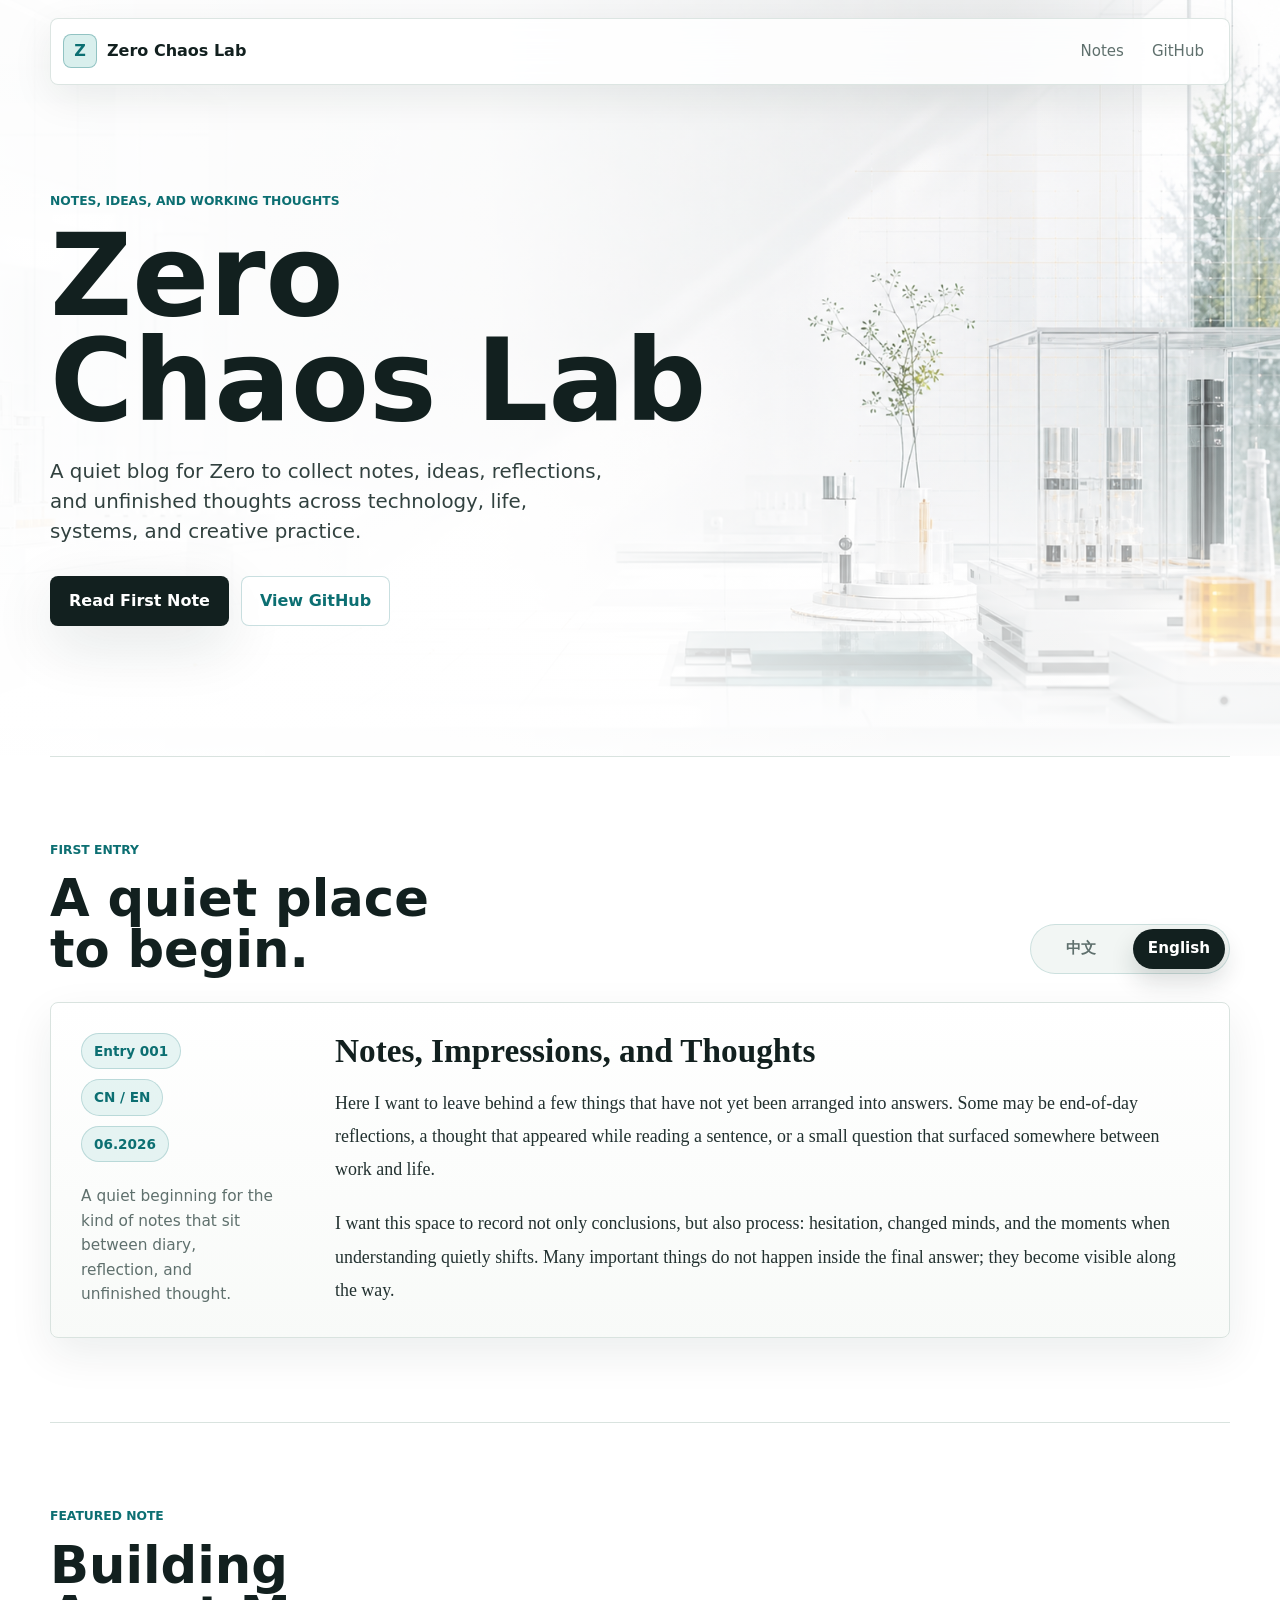
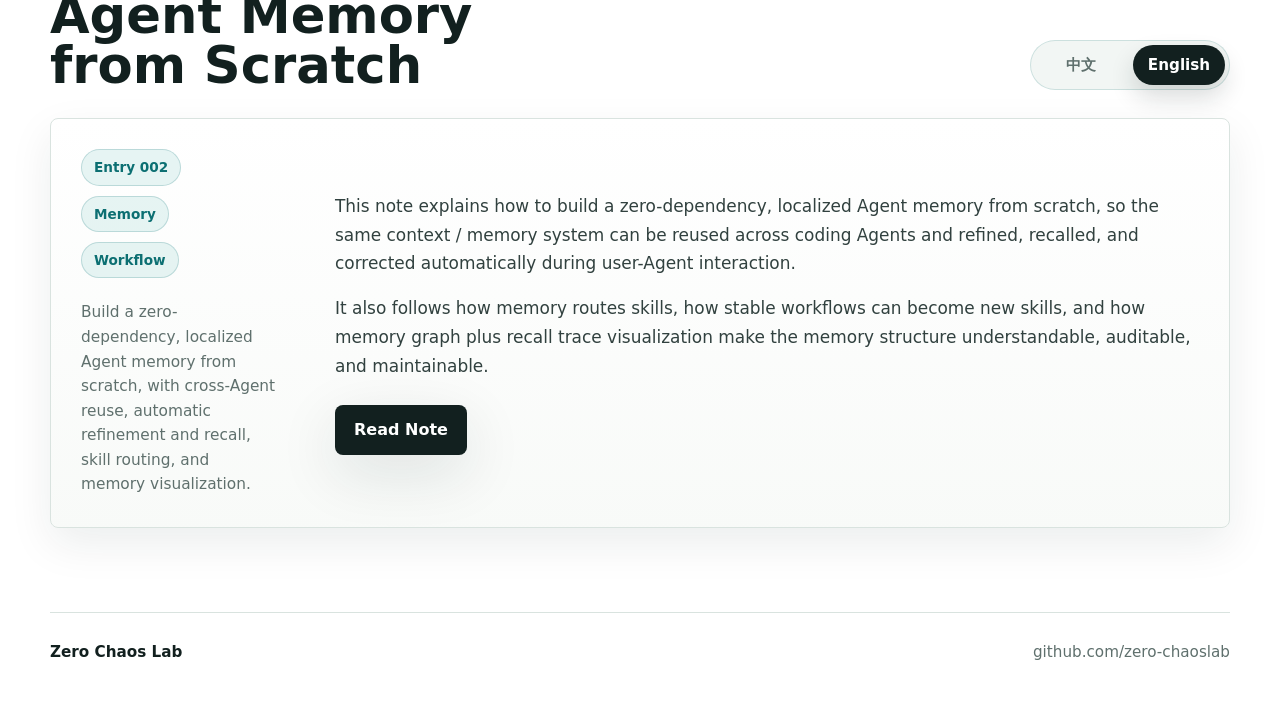
==== commit 8cdc8d86: "Rename AgentMemory post - update the featured note title to Building Agent Memory from Scratch  - re" ====
--- a/index.html
+++ b/index.html
@@ -110,7 +110,7 @@
         </div>
       </section>
 
-      <section class="section featured-note" id="simple-agent-memory" aria-labelledby="simple-agent-memory-title">
+      <section class="section featured-note" id="agent-memory" aria-labelledby="agent-memory-title">
         <div class="note-shell bilingual-entry" data-bilingual-entry="entry-002">
           <div class="note-header">
             <div>
@@ -118,9 +118,9 @@
                 <span data-lang-panel="zh" lang="zh-Hans" hidden>精选笔记</span>
                 <span class="is-active" data-lang-panel="en" lang="en">Featured note</span>
               </p>
-              <h2 id="simple-agent-memory-title">
-                <span data-lang-panel="zh" lang="zh-Hans" hidden>如何实现一个简易的AgentMemory</span>
-                <span class="is-active" data-lang-panel="en" lang="en">How to Build a Simple Agent Memory</span>
+              <h2 id="agent-memory-title">
+                <span data-lang-panel="zh" lang="zh-Hans" hidden>从零构建 Agent Memory</span>
+                <span class="is-active" data-lang-panel="en" lang="en">Building Agent Memory from Scratch</span>
               </h2>
             </div>
             <div class="language-switch" role="group" aria-label="Select note language">
@@ -174,7 +174,7 @@
                 让整个 memory 结构变得可理解、可审计、可维护。
               </p>
               <div class="note-link-actions">
-                <a class="button button-primary" href="posts/simple-agent-memory.html">阅读全文</a>
+                <a class="button button-primary" href="posts/building-agent-memory-from-scratch.html">阅读全文</a>
               </div>
             </section>
 
@@ -192,7 +192,7 @@
                 auditable, and maintainable.
               </p>
               <div class="note-link-actions">
-                <a class="button button-primary" href="posts/simple-agent-memory.html">Read Note</a>
+                <a class="button button-primary" href="posts/building-agent-memory-from-scratch.html">Read Note</a>
               </div>
             </section>
           </article>
--- a/styles.css
+++ b/styles.css
@@ -316,8 +316,11 @@
 
 .note-meta {
   display: grid;
+  align-self: start;
   align-content: start;
   gap: 10px;
+  position: sticky;
+  top: 104px;
 }
 
 .note-tag {
@@ -342,6 +345,61 @@
   line-height: 1.6;
 }
 
+.note-toc {
+  display: grid;
+  gap: 12px;
+  margin-top: 26px;
+  padding-top: 18px;
+  border-top: 1px solid rgba(12, 111, 114, 0.14);
+}
+
+.note-toc-title {
+  margin: 0;
+  color: var(--teal);
+  font-size: 0.78rem;
+  font-weight: 820;
+  line-height: 1.2;
+}
+
+.note-toc ol {
+  display: grid;
+  gap: 8px;
+  margin: 0;
+  padding: 0;
+  list-style: none;
+}
+
+.note-toc li {
+  margin: 0;
+}
+
+.note-toc a {
+  display: grid;
+  grid-template-columns: 28px minmax(0, 1fr);
+  gap: 8px;
+  align-items: baseline;
+  color: #4f6562;
+  font-size: 0.86rem;
+  font-weight: 680;
+  line-height: 1.35;
+  transition:
+    color 180ms ease,
+    transform 180ms ease;
+}
+
+.note-toc a:hover,
+.note-toc a:focus-visible {
+  color: var(--ink);
+  outline: none;
+  transform: translateX(2px);
+}
+
+.note-toc a span {
+  color: rgba(12, 111, 114, 0.72);
+  font-variant-numeric: tabular-nums;
+  font-weight: 780;
+}
+
 .note-body {
   min-width: 0;
 }
@@ -367,10 +425,25 @@
 }
 
 .note-copy h4 {
-  margin: 1.8em 0 0.6em;
-  color: var(--ink);
-  font-size: 1.32rem;
+  margin: 2.25em 0 0.85em;
+  padding-top: 0.85em;
+  border-top: 1px solid rgba(12, 111, 114, 0.13);
+  color: var(--ink);
+  font-size: 1.5rem;
   line-height: 1.24;
+  scroll-margin-top: 118px;
+}
+
+.note-copy h4:first-of-type {
+  margin-top: 1.6em;
+}
+
+.note-copy h5 {
+  margin: 1.6em 0 0.55em;
+  color: var(--ink);
+  font-size: 1.14rem;
+  line-height: 1.32;
+  scroll-margin-top: 118px;
 }
 
 .note-copy p {
@@ -589,6 +662,19 @@
     grid-template-columns: 1fr;
   }
 
+  .note-meta {
+    position: static;
+  }
+
+  .note-toc {
+    margin-top: 16px;
+  }
+
+  .note-toc ol {
+    grid-template-columns: repeat(auto-fit, minmax(190px, 1fr));
+    column-gap: 18px;
+  }
+
   .note-summary {
     max-width: none;
   }
@@ -686,6 +772,10 @@
     padding: 22px;
   }
 
+  .note-toc ol {
+    grid-template-columns: 1fr;
+  }
+
   .note-link-copy p {
     font-size: 1rem;
   }
